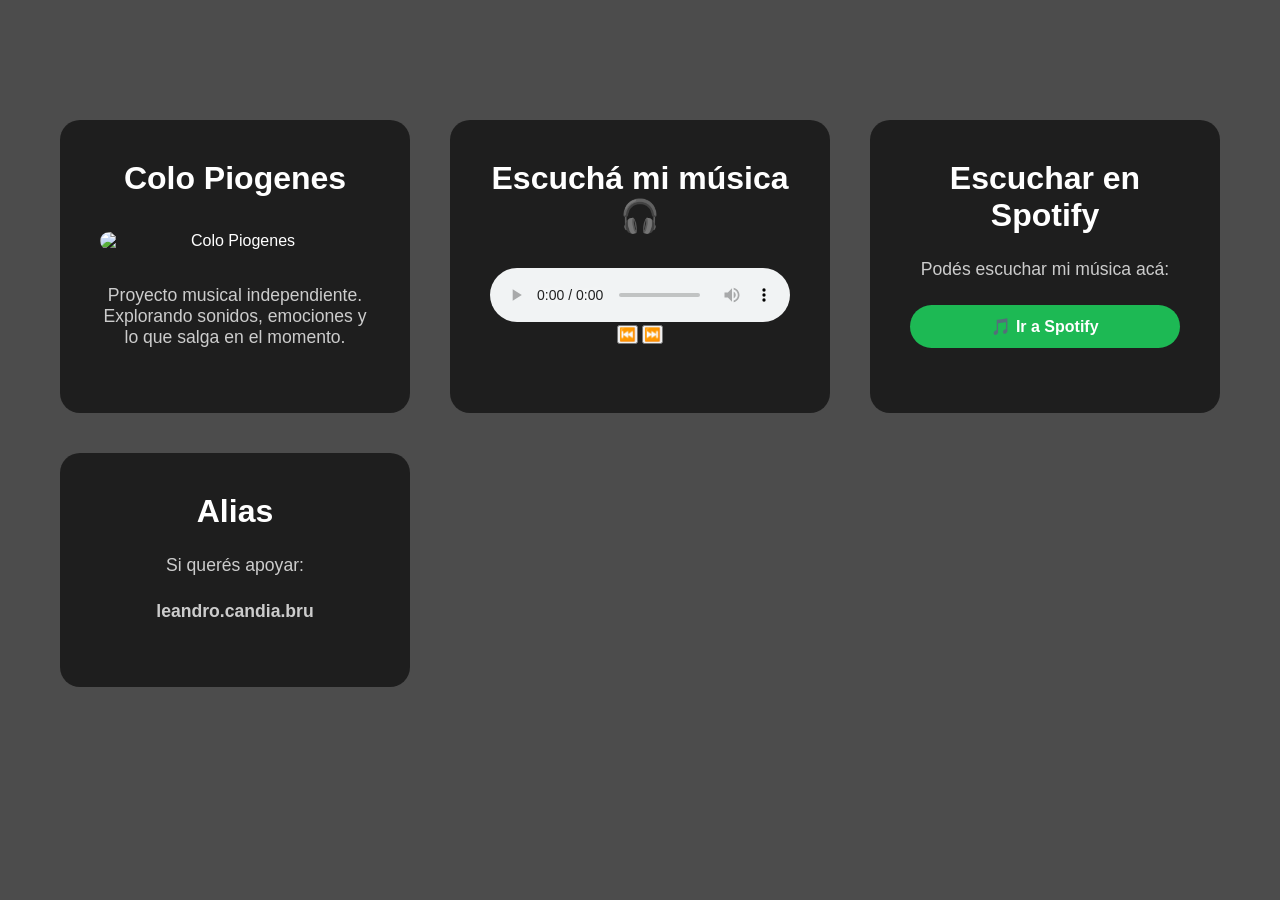
==== index.html @ dc012339 "Add files via upload" ====
<!DOCTYPE html>
<html lang="es">
<head>
  <meta charset="UTF-8">
  <title>Colo Piogenes</title>
  <link rel="stylesheet" href="styles.css">
</head>

<body>

  <div class="container">

    <!-- PRESENTACIÓN -->
    <section>
      <h1>Colo Piogenes</h1>
      <img src="colopiogenes.jpg" alt="Colo Piogenes">
      <p>
        Proyecto musical independiente. Explorando sonidos, emociones
        y lo que salga en el momento.
      </p>
    </section>

    <!-- REPRODUCTOR -->
    <section>
      <h1>Escuchá mi música 🎧</h1>

      <ul id="lista"></ul>

      <audio id="player" controls></audio>

      <div class="controles">
        <button id="prev">⏮️</button>
        <button id="next">⏭️</button>
      </div>

      <p id="actual"></p>
    </section>

    <!-- SPOTIFY -->
    <section>
      <h1>Escuchar en Spotify</h1>
      <p>Podés escuchar mi música acá:</p>

      <a href="https://open.spotify.com/album/6BE8QKh7uOELHQILCR98uV"
         target="_blank"
         rel="noopener noreferrer">
        🎵 Ir a Spotify
      </a>
    </section>

    <!-- ALIAS -->
    <section>
      <h1>Alias</h1>
      <p>Si querés apoyar:</p>
      <p><strong>leandro.candia.bru</strong></p>
    </section>

  </div>

  <script src="app.js"></script>

</body>
</html>
---- styles.css ----
/* Reset */
* {
  margin: 0;
  padding: 0;
  box-sizing: border-box;
}

/* Fondo con imagen */
body {
  font-family: Arial, Helvetica, sans-serif;
  color: #ffffff;
  text-align: center;

  background-image: url("css/colopiogenes.jpg");
  background-size: cover;
  background-position: center;
  background-repeat: no-repeat;
}

/* Capa oscura */
body::before {
  content: "";
  position: fixed;
  top: 0;
  left: 0;
  width: 100%;
  height: 100%;
  background-color: rgba(0, 0, 0, 0.7);
  z-index: -1;
}

/* CONTENEDOR EN 3 COLUMNAS */
.container {
  max-width: 1200px;
  margin: 100px auto;
  padding: 20px;

  display: grid;
  grid-template-columns: repeat(3, 1fr); /* 3 columnas */
  gap: 40px; /* espacio entre columnas */
}

/* TARJETAS */
section {
  padding: 40px;
  border-radius: 20px;
  background-color: rgba(0, 0, 0, 0.6);
  backdrop-filter: blur(5px);
  transition: 0.3s;

  display: flex;
  flex-direction: column;
  justify-content: space-between;
}

/* Espaciado interno */
section h1,
section p,
section img,
section a {
  margin-bottom: 25px;
}

/* Hover */
section:hover {
  box-shadow: 0 0 30px rgba(0, 0, 0, 0.9);
  transform: scale(1.03);
}

/* Título */
h1 {
  font-size: 2rem;
}

/* Imagen */
img {
  width: 100%;
  border-radius: 15px;
}

/* Texto */
p {
  font-size: 1.1rem;
  color: #cccccc;
}

/* Botón */
a {
  display: inline-block;
  padding: 12px 20px;
  background-color: #1db954;
  color: white;
  text-decoration: none;
  border-radius: 25px;
  font-weight: bold;
  transition: 0.3s;
}

a:hover {
  background-color: #17a44a;
  transform: scale(1.05);
}

/* RESPONSIVE (celular) */
@media (max-width: 900px) {
  .container {
    grid-template-columns: 1fr; /* 1 columna en celular */
  }
}
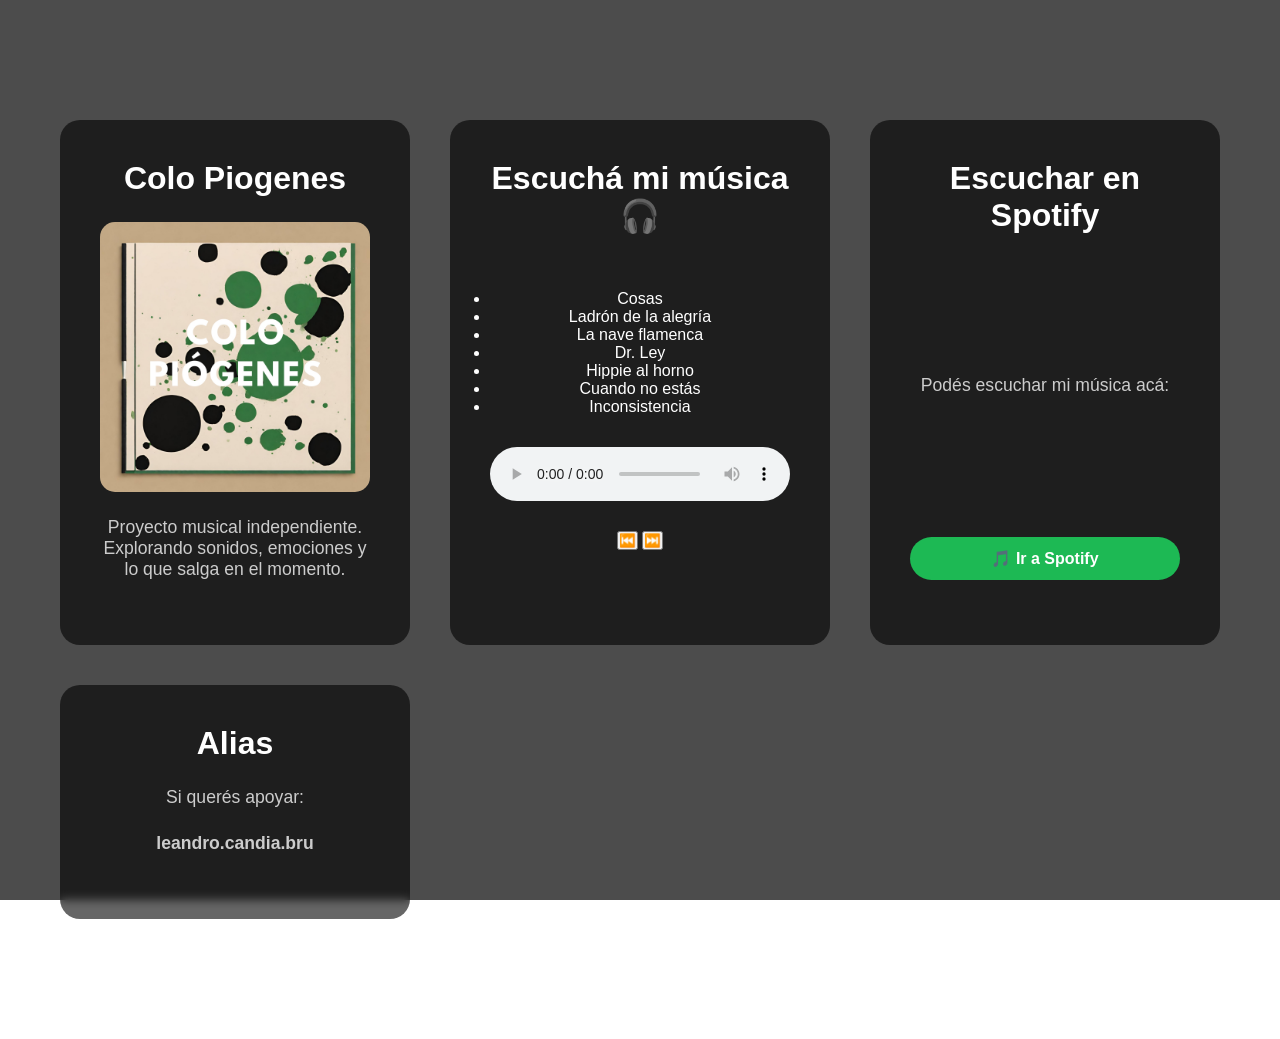
==== commit 162dbf0d: "Fix HTML structure and update image source" ====
--- a/index.html
+++ b/index.html
@@ -13,7 +13,7 @@
     <!-- PRESENTACIÓN -->
     <section>
       <h1>Colo Piogenes</h1>
-      <img src="colopiogenes.jpg" alt="Colo Piogenes">
+      <img src="Colopiogenes.jpg" alt="Colo Piogenes">
       <p>
         Proyecto musical independiente. Explorando sonidos, emociones
         y lo que salga en el momento.
@@ -60,4 +60,4 @@
   <script src="app.js"></script>
 
 </body>
-</html>+</html>
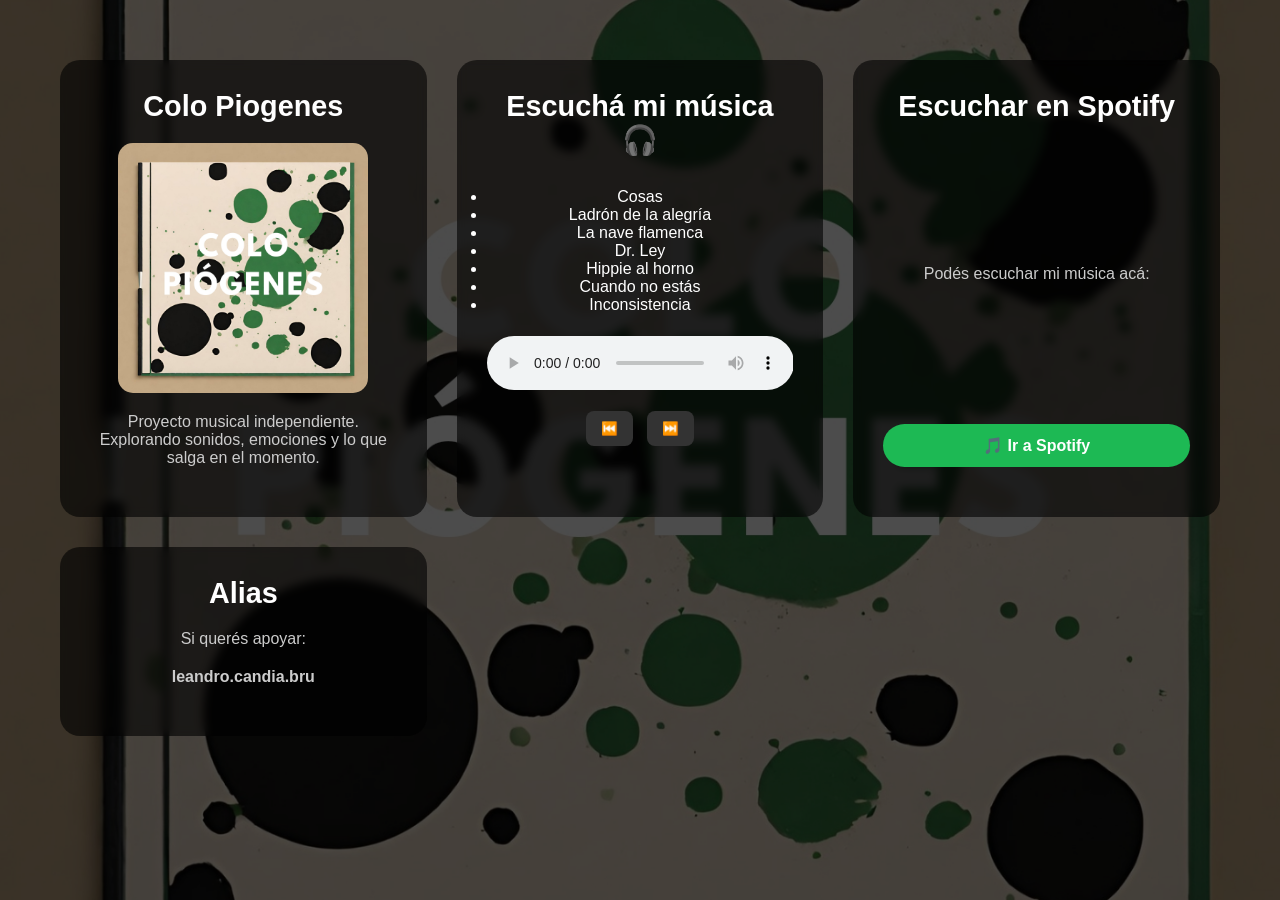
==== commit 5b6bb7e0: "Enhance index.html with PWA features Added a manifest link and theme color meta tag for PWA support." ====
--- a/index.html
+++ b/index.html
@@ -3,7 +3,13 @@
 <head>
   <meta charset="UTF-8">
   <title>Colo Piogenes</title>
+
+  <!-- CLAVE PARA RESPONSIVE -->
+  <meta name="viewport" content="width=device-width, initial-scale=1.0">
+
   <link rel="stylesheet" href="styles.css">
+  <link rel="manifest" href="manifest.json">
+<meta name="theme-color" content="#111111">
 </head>
 
 <body>
@@ -13,7 +19,7 @@
     <!-- PRESENTACIÓN -->
     <section>
       <h1>Colo Piogenes</h1>
-      <img src="Colopiogenes.jpg" alt="Colo Piogenes">
+      <img src="colopiogenes.jpg" alt="Colo Piogenes">
       <p>
         Proyecto musical independiente. Explorando sonidos, emociones
         y lo que salga en el momento.
--- a/styles.css
+++ b/styles.css
@@ -1,23 +1,23 @@
-/* Reset */
+/* RESET */
 * {
   margin: 0;
   padding: 0;
   box-sizing: border-box;
 }
 
-/* Fondo con imagen */
+/* FONDO */
 body {
   font-family: Arial, Helvetica, sans-serif;
   color: #ffffff;
   text-align: center;
 
-  background-image: url("css/colopiogenes.jpg");
+  background-image: url("colopiogenes.jpg"); /* corregido */
   background-size: cover;
   background-position: center;
   background-repeat: no-repeat;
 }
 
-/* Capa oscura */
+/* CAPA OSCURA */
 body::before {
   content: "";
   position: fixed;
@@ -29,20 +29,20 @@
   z-index: -1;
 }
 
-/* CONTENEDOR EN 3 COLUMNAS */
+/* CONTENEDOR */
 .container {
   max-width: 1200px;
-  margin: 100px auto;
+  margin: 40px auto;
   padding: 20px;
 
   display: grid;
-  grid-template-columns: repeat(3, 1fr); /* 3 columnas */
-  gap: 40px; /* espacio entre columnas */
+  grid-template-columns: repeat(3, 1fr);
+  gap: 30px;
 }
 
 /* TARJETAS */
 section {
-  padding: 40px;
+  padding: 30px;
   border-radius: 20px;
   background-color: rgba(0, 0, 0, 0.6);
   backdrop-filter: blur(5px);
@@ -53,38 +53,61 @@
   justify-content: space-between;
 }
 
-/* Espaciado interno */
+/* ESPACIADO INTERNO */
 section h1,
 section p,
 section img,
 section a {
-  margin-bottom: 25px;
+  margin-bottom: 20px;
 }
 
-/* Hover */
+/* HOVER */
 section:hover {
   box-shadow: 0 0 30px rgba(0, 0, 0, 0.9);
-  transform: scale(1.03);
+  transform: scale(1.02);
 }
 
-/* Título */
+/* TITULOS */
 h1 {
-  font-size: 2rem;
+  font-size: 1.8rem;
 }
 
-/* Imagen */
+/* IMAGEN */
 img {
   width: 100%;
+  max-width: 250px;
+  margin: 0 auto 20px;
   border-radius: 15px;
 }
 
-/* Texto */
+/* TEXTO */
 p {
-  font-size: 1.1rem;
+  font-size: 1rem;
   color: #cccccc;
 }
 
-/* Botón */
+/* AUDIO */
+audio {
+  width: 100%;
+  margin-top: 10px;
+}
+
+/* BOTONES */
+button {
+  background: #333;
+  border: none;
+  color: white;
+  padding: 10px 15px;
+  margin: 10px 5px;
+  border-radius: 8px;
+  cursor: pointer;
+}
+
+button:hover {
+  background: #555;
+}
+
+/* LINK */
 a {
   display: inline-block;
   padding: 12px 20px;
@@ -101,9 +124,35 @@
   transform: scale(1.05);
 }
 
-/* RESPONSIVE (celular) */
+/* 📱 TABLET */
 @media (max-width: 900px) {
   .container {
-    grid-template-columns: 1fr; /* 1 columna en celular */
+    grid-template-columns: 1fr;
+    margin: 20px auto;
+    padding: 10px;
+    gap: 20px;
   }
-}+
+  section {
+    padding: 20px;
+  }
+
+  h1 {
+    font-size: 1.5rem;
+  }
+}
+
+/* 📱 CELULARES CHICOS */
+@media (max-width: 480px) {
+  h1 {
+    font-size: 1.3rem;
+  }
+
+  p {
+    font-size: 0.95rem;
+  }
+
+  button {
+    padding: 8px 12px;
+  }
+}
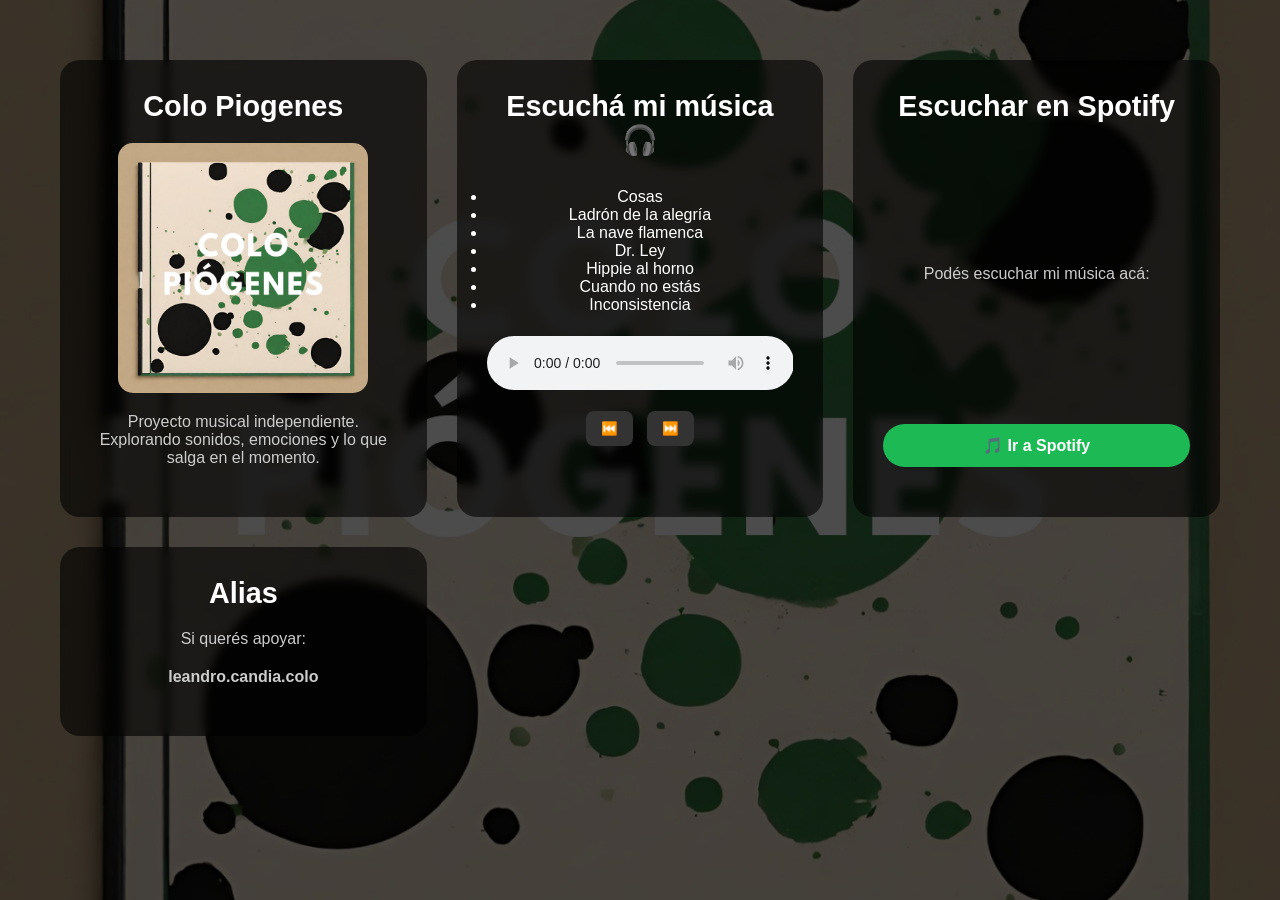
==== commit 2cca0101: "Fix image source and update alias in index.html Updated image source and alias in the HTML file." ====
--- a/index.html
+++ b/index.html
@@ -19,7 +19,7 @@
     <!-- PRESENTACIÓN -->
     <section>
       <h1>Colo Piogenes</h1>
-      <img src="colopiogenes.jpg" alt="Colo Piogenes">
+      <img src="Colopiogenes.png" alt="Colo Piogenes">
       <p>
         Proyecto musical independiente. Explorando sonidos, emociones
         y lo que salga en el momento.
@@ -58,12 +58,16 @@
     <section>
       <h1>Alias</h1>
       <p>Si querés apoyar:</p>
-      <p><strong>leandro.candia.bru</strong></p>
+      <p><strong>leandro.candia.colo</strong></p>
     </section>
 
   </div>
 
   <script src="app.js"></script>
-
+  <script>
+if ("serviceWorker" in navigator) {
+  navigator.serviceWorker.register("sw.js");
+}
+</script>
 </body>
 </html>
